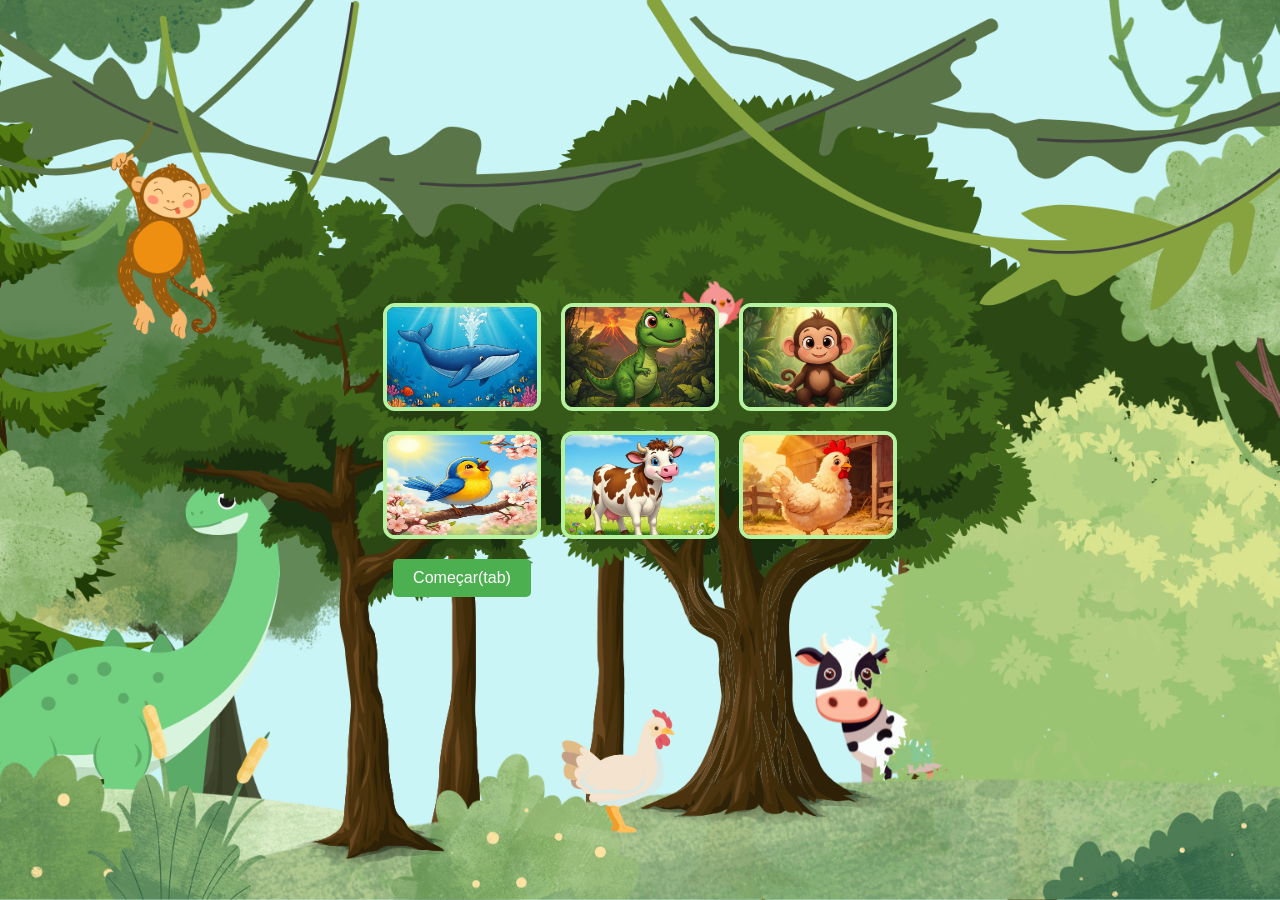
==== index.html @ 9ece90a6 "Add files via upload" ====
<!DOCTYPE html>
<html lang="pt-br">
<head>
    <meta charset="UTF-8">
    <meta name="viewport" content="width=device-width, initial-scale=1.0">
    <link rel="stylesheet" href="style.css">
    <link rel="stylesheet" href="">
    <title>Projeto P.C.D.</title>
</head>
<body>

    <img src="baleia.jpeg" alt="baleia" height="100" width="150">
    <img src="dinossauro.jpeg" alt="dinossauro" height="100" width="150">
    <img src="macaco.jpeg" alt="macaco" height="100" width="150">
    <img src="passarinho.jpeg" alt="passarinho" height="100" width="150">
    <img src="vaca.jpeg" alt="vaca" height="100" width="150">
    <img src="galinha.jpeg" alt="galinha" height="100" width="150">

    <button>Começar(tab)</button>

</body>
</html>
---- style.css ----
body {
    margin: 0;
    min-height: 100vh;
    display: grid;
    grid-template-columns: repeat(3, auto);
    gap: 20px;
    place-items: center;
    justify-content: center;
    align-content: center;
    background-image: url("Background 1.png");
    background-size: cover;
    background-position: center;
    background-repeat: no-repeat;
    image-rendering: auto;
}

img {
    border: 4px solid #b7f2a1;
    border-radius: 12px;
}

button {
    place-items: center;
    justify-content: center;
    align-content: center;
    background-position: center;
    padding: 10px 20px;
    font-size: 16px;
    background-color: #4CAF50;
    color: white;
    border: none;
    border-radius: 5px;
    cursor: pointer;
}
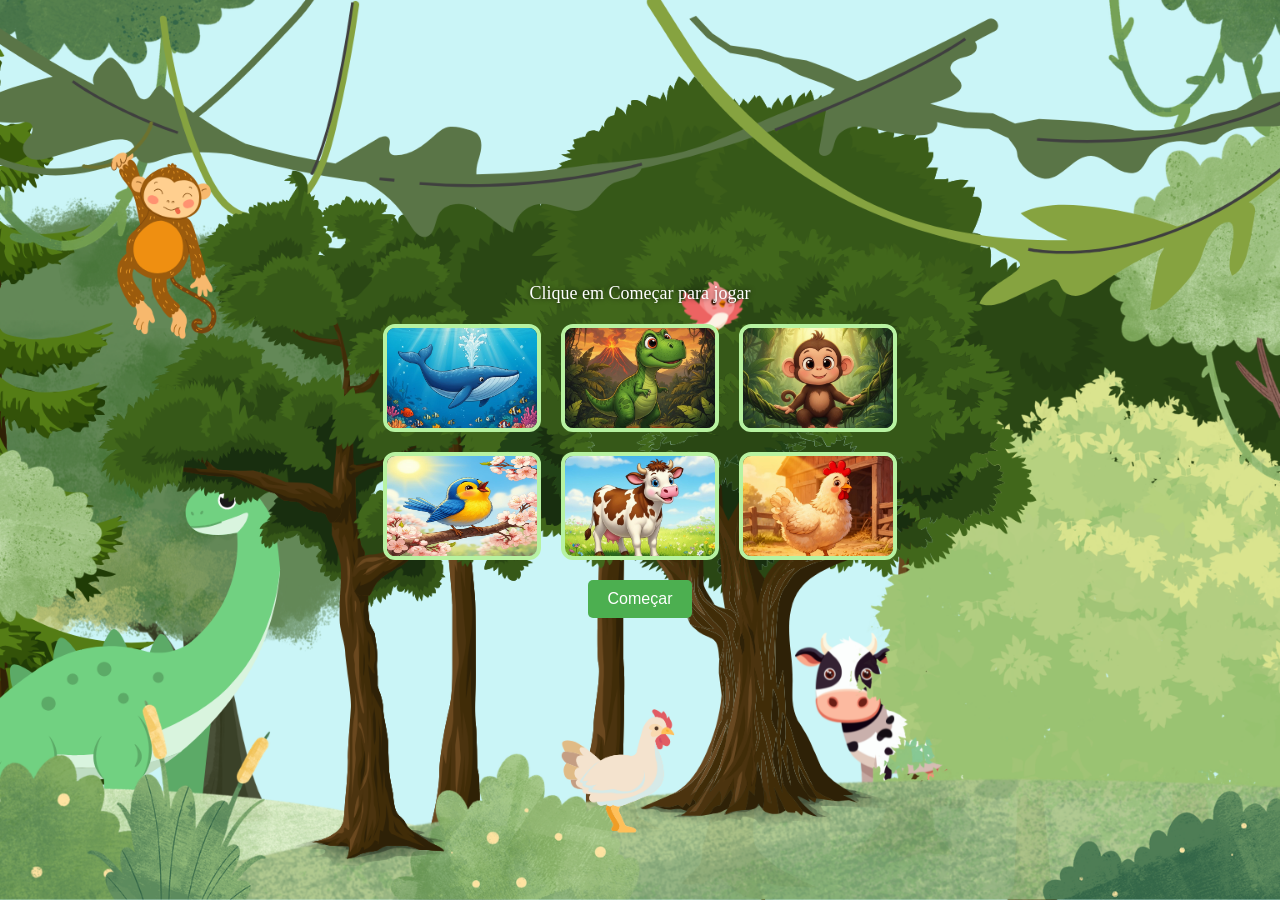
==== commit 1fb1e04e: "Add files via upload" ====
--- a/index.html
+++ b/index.html
@@ -4,19 +4,92 @@
     <meta charset="UTF-8">
     <meta name="viewport" content="width=device-width, initial-scale=1.0">
     <link rel="stylesheet" href="style.css">
-    <link rel="stylesheet" href="">
     <title>Projeto P.C.D.</title>
 </head>
 <body>
+    <div class="message" id="message">Clique em Começar para jogar</div>
 
-    <img src="baleia.jpeg" alt="baleia" height="100" width="150">
-    <img src="dinossauro.jpeg" alt="dinossauro" height="100" width="150">
-    <img src="macaco.jpeg" alt="macaco" height="100" width="150">
-    <img src="passarinho.jpeg" alt="passarinho" height="100" width="150">
-    <img src="vaca.jpeg" alt="vaca" height="100" width="150">
-    <img src="galinha.jpeg" alt="galinha" height="100" width="150">
+    <img class="animal" src="baleia.jpeg" alt="baleia" data-animal="baleia" height="100" width="150">
+    <img class="animal" src="dinossauro.jpeg" alt="dinossauro" data-animal="dinossauro" height="100" width="150">
+    <img class="animal" src="macaco.jpeg" alt="macaco" data-animal="macaco" height="100" width="150">
+    <img class="animal" src="passarinho.jpeg" alt="passarinho" data-animal="passarinho" height="100" width="150">
+    <img class="animal" src="vaca.jpeg" alt="vaca" data-animal="vaca" height="100" width="150">
+    <img class="animal" src="galinha.jpeg" alt="galinha" data-animal="galinha" height="100" width="150">
 
-    <button>Começar(tab)</button>
+    <button id="startButton">Começar</button>
 
+    <script>
+        const message = document.getElementById('message');
+        const startButton = document.getElementById('startButton');
+        const animals = Array.from(document.querySelectorAll('.animal'));
+        let currentAnimal = null;
+        let gameActive = false;
+
+        function speak(text) {
+            if ('speechSynthesis' in window) {
+                const utterance = new SpeechSynthesisUtterance(text);
+                utterance.rate = 1;
+                window.speechSynthesis.cancel();
+                window.speechSynthesis.speak(utterance);
+            }
+        }
+
+        function playTone(type) {
+            const audioCtx = new (window.AudioContext || window.webkitAudioContext)();
+            const oscillator = audioCtx.createOscillator();
+            const gain = audioCtx.createGain();
+            oscillator.connect(gain);
+            gain.connect(audioCtx.destination);
+            if (type === 'win') {
+                oscillator.frequency.value = 880;
+            } else {
+                oscillator.frequency.value = 220;
+            }
+            gain.gain.value = 0.1;
+            oscillator.start();
+            oscillator.stop(audioCtx.currentTime + 0.15);
+        }
+
+        function showNextAnimal() {
+            animals.forEach(el => el.classList.remove('blink'));
+            currentAnimal = animals[Math.floor(Math.random() * animals.length)];
+            currentAnimal.classList.add('blink');
+            message.textContent = 'Escute o som e clique no animal certo';
+            speak(currentAnimal.dataset.animal);
+        }
+
+        animals.forEach(img => {
+            img.addEventListener('click', () => {
+                if (!gameActive) {
+                    message.textContent = 'Clique em Começar para iniciar o jogo';
+                    return;
+                }
+                const selected = img.dataset.animal;
+                if (!currentAnimal) return;
+                if (selected === currentAnimal.dataset.animal) {
+                    img.classList.add('correct');
+                    playTone('win');
+                    speak('Correto');
+                    message.textContent = 'Acertou! Próximo animal...';
+                    setTimeout(() => {
+                        img.classList.remove('correct');
+                        showNextAnimal();
+                    }, 1000);
+                } else {
+                    img.classList.add('wrong');
+                    playTone('wrong');
+                    speak('Errado');
+                    message.textContent = 'Errado! Tente de novo';
+                    setTimeout(() => img.classList.remove('wrong'), 400);
+                }
+            });
+        });
+
+        startButton.addEventListener('click', () => {
+            gameActive = true;
+            message.textContent = 'Jogo iniciado! Ouça e clique no animal certo';
+            showNextAnimal();
+        });
+    </script>
 </body>
 </html>
--- a/style.css
+++ b/style.css
@@ -19,11 +19,33 @@
     border-radius: 12px;
 }
 
+.animal {
+    cursor: pointer;
+}
+
+.blink {
+    animation: blink 0.5s ease-in-out infinite;
+}
+
+.correct {
+    box-shadow: 0 0 15px 5px rgba(0, 255, 0, 0.5);
+}
+
+.wrong {
+    box-shadow: 0 0 15px 5px rgba(255, 0, 0, 0.5);
+}
+
+.message {
+    grid-column: 1 / -1;
+    text-align: center;
+    font-size: 18px;
+    color: white;
+    text-shadow: 0 0 5px rgba(0, 0, 0, 0.7);
+}
+
 button {
-    place-items: center;
-    justify-content: center;
-    align-content: center;
-    background-position: center;
+    grid-column: 1 / -1;
+    justify-self: center;
     padding: 10px 20px;
     font-size: 16px;
     background-color: #4CAF50;
@@ -31,4 +53,9 @@
     border: none;
     border-radius: 5px;
     cursor: pointer;
+}
+
+@keyframes blink {
+    0%, 100% { opacity: 1; }
+    50% { opacity: 0.3; }
 }
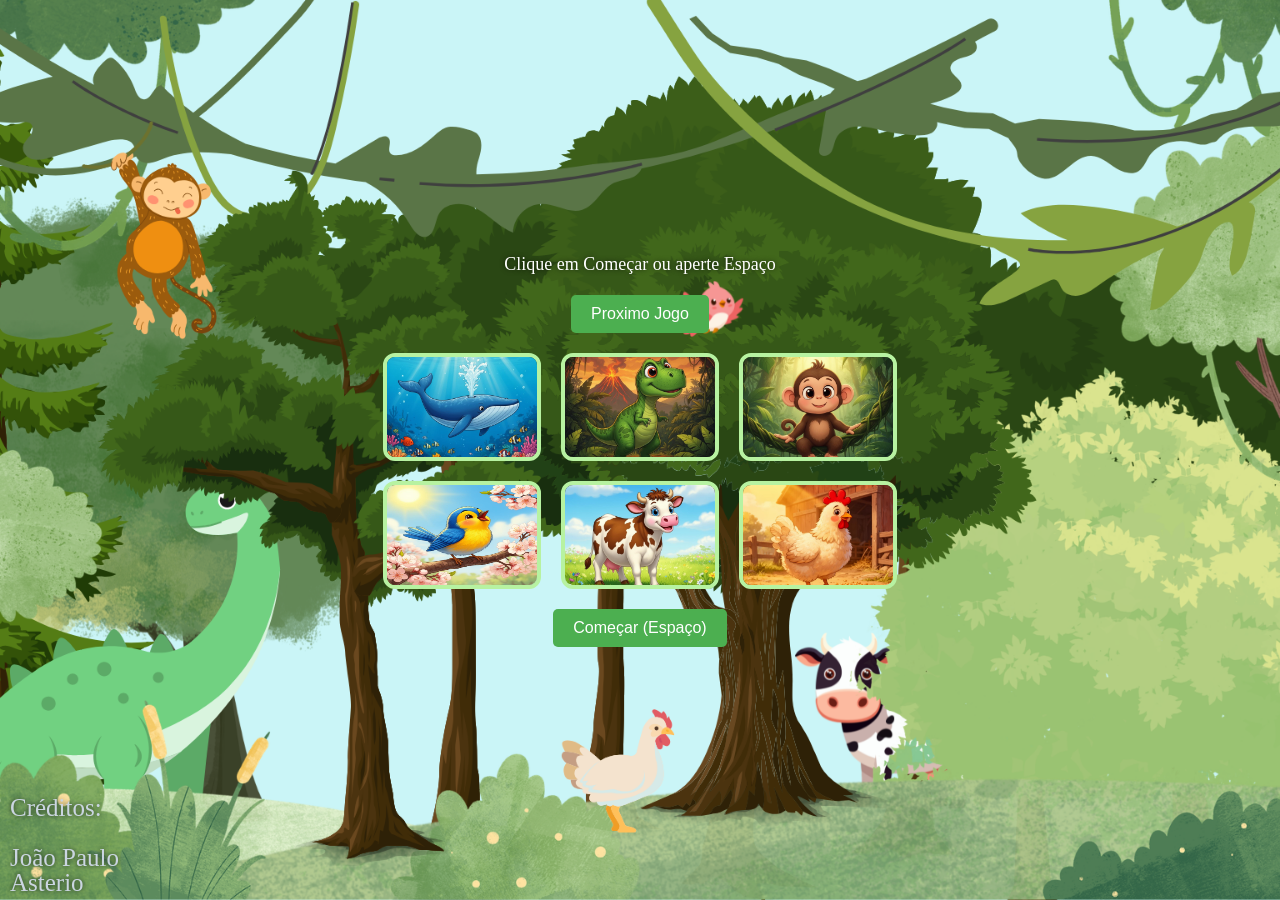
==== commit 8172d45f: "Add files via upload" ====
--- a/index.html
+++ b/index.html
@@ -7,7 +7,9 @@
     <title>Projeto P.C.D.</title>
 </head>
 <body>
-    <div class="message" id="message">Clique em Começar para jogar</div>
+    <div class="message" id="message">Clique em Começar ou aperte Espaço</div>
+
+    <button onclick="window.location.href='jogo2.html'">Proximo Jogo</button>
 
     <img class="animal" src="baleia.jpeg" alt="baleia" data-animal="baleia" height="100" width="150">
     <img class="animal" src="dinossauro.jpeg" alt="dinossauro" data-animal="dinossauro" height="100" width="150">
@@ -16,7 +18,7 @@
     <img class="animal" src="vaca.jpeg" alt="vaca" data-animal="vaca" height="100" width="150">
     <img class="animal" src="galinha.jpeg" alt="galinha" data-animal="galinha" height="100" width="150">
 
-    <button id="startButton">Começar</button>
+    <button id="startButton">Começar (Espaço)</button>
 
     <script>
         const message = document.getElementById('message');
@@ -24,14 +26,16 @@
         const animals = Array.from(document.querySelectorAll('.animal'));
         let currentAnimal = null;
         let gameActive = false;
+        let currentAudio = null;
 
-        function speak(text) {
-            if ('speechSynthesis' in window) {
-                const utterance = new SpeechSynthesisUtterance(text);
-                utterance.rate = 1;
-                window.speechSynthesis.cancel();
-                window.speechSynthesis.speak(utterance);
+      
+        function playAnimalSound(animal) {
+            if (currentAudio) {
+                currentAudio.pause();
+                currentAudio.currentTime = 0;
             }
+            currentAudio = new Audio(`${animal}.mp3`);
+            currentAudio.play();
         }
 
         function playTone(type) {
@@ -40,11 +44,7 @@
             const gain = audioCtx.createGain();
             oscillator.connect(gain);
             gain.connect(audioCtx.destination);
-            if (type === 'win') {
-                oscillator.frequency.value = 880;
-            } else {
-                oscillator.frequency.value = 220;
-            }
+            oscillator.frequency.value = (type === 'win') ? 880 : 220;
             gain.gain.value = 0.1;
             oscillator.start();
             oscillator.stop(audioCtx.currentTime + 0.15);
@@ -55,7 +55,7 @@
             currentAnimal = animals[Math.floor(Math.random() * animals.length)];
             currentAnimal.classList.add('blink');
             message.textContent = 'Escute o som e clique no animal certo';
-            speak(currentAnimal.dataset.animal);
+            playAnimalSound(currentAnimal.dataset.animal);
         }
 
         animals.forEach(img => {
@@ -69,7 +69,6 @@
                 if (selected === currentAnimal.dataset.animal) {
                     img.classList.add('correct');
                     playTone('win');
-                    speak('Correto');
                     message.textContent = 'Acertou! Próximo animal...';
                     setTimeout(() => {
                         img.classList.remove('correct');
@@ -78,18 +77,32 @@
                 } else {
                     img.classList.add('wrong');
                     playTone('wrong');
-                    speak('Errado');
                     message.textContent = 'Errado! Tente de novo';
                     setTimeout(() => img.classList.remove('wrong'), 400);
                 }
             });
         });
 
-        startButton.addEventListener('click', () => {
+        function startGame() {
+            if (gameActive) return;
             gameActive = true;
             message.textContent = 'Jogo iniciado! Ouça e clique no animal certo';
             showNextAnimal();
+        }
+
+        startButton.addEventListener('click', startGame);
+
+       
+        document.addEventListener('keydown', (event) => {
+            if (event.code === 'Space') {
+                startGame();
+            }
         });
     </script>
+
+    <footer>
+    <p>Créditos: <br><br>João Paulo <br>Asterio <br></p>
+    </footer>
+
 </body>
-</html>+</html>
--- a/style.css
+++ b/style.css
@@ -58,4 +58,24 @@
 @keyframes blink {
     0%, 100% { opacity: 1; }
     50% { opacity: 0.3; }
-}+}
+
+footer {
+    position: fixed;  
+    bottom: 5px;      
+    left: 10px;       
+    font-size: 30px;   
+    color: #ffffff;   
+    text-align: left;  
+    line-height: 1;   
+    margin: 0;       
+    padding: 0;
+ }
+
+ footer p {
+    margin: 0;
+    padding: 0;
+    font-size: 25px;
+    color: #cbd5e1;
+    text-shadow: 0 0 5px rgba(0, 0, 0, 0.7);
+ }
